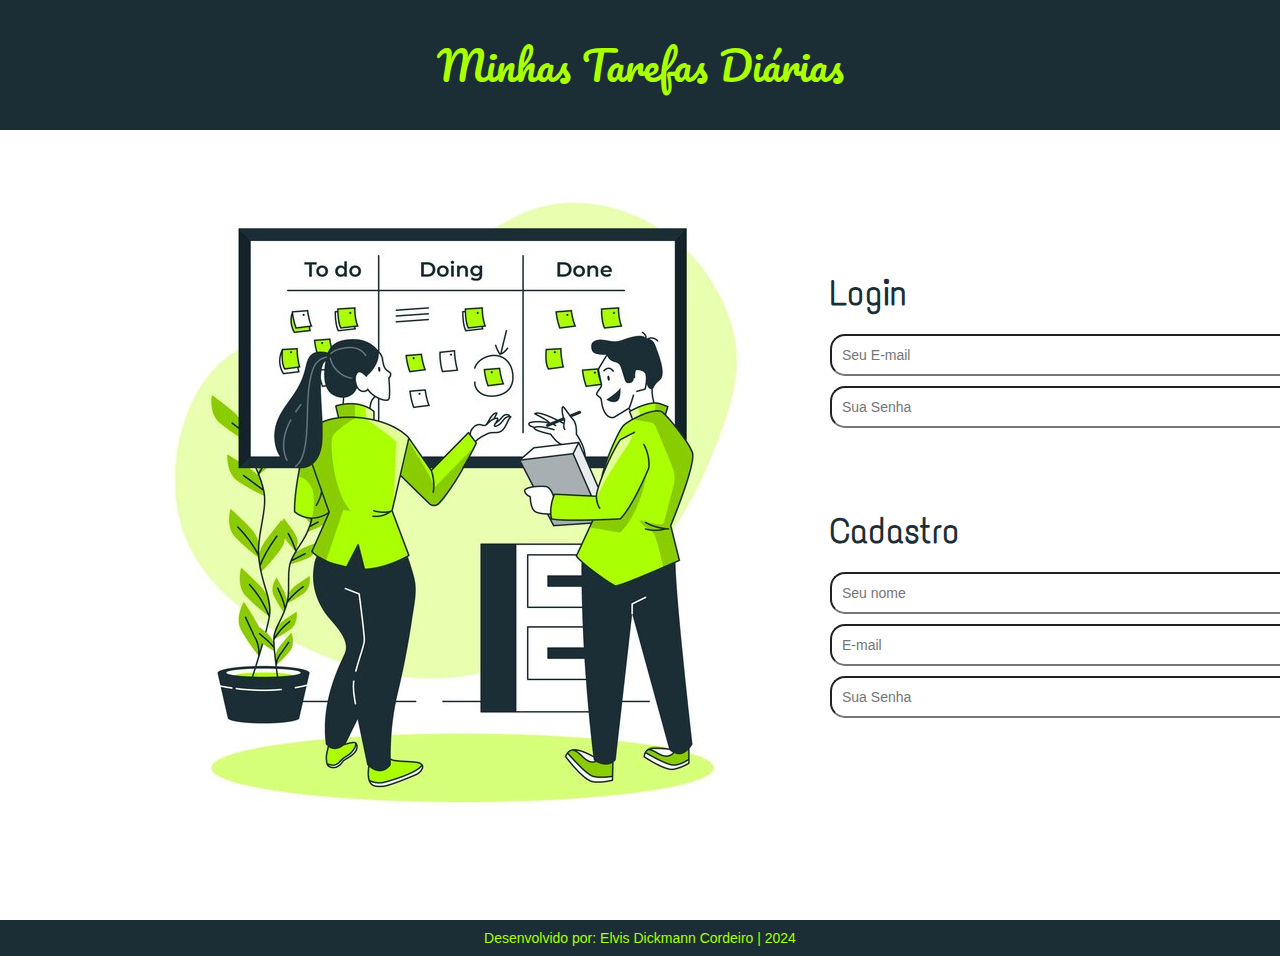
==== GerenciadorDeTarefas/index.html @ 61ebe53f "Enviando Arquivos" ====
<!DOCTYPE html>
<html lang="en">

<head>
    <meta charset="UTF-8">
    <meta name="viewport" content="width=device-width, initial-scale=1.0">
    <title>Minhas Tarefas Diárias</title>

    <!-- CSS LIGAÇÃO -->
    <link rel="stylesheet" href="CSS/global.css">
    <link rel="stylesheet" href="CSS/mobile.css" media="screen and (max-width:550px)">
    <link rel="stylesheet" href="CSS/tablet.css" media="screen and (min-width:551px) and (max-width:1199px)">
    <link rel="stylesheet" href="CSS/desktop.css" media="screen and  (min-width:1200px)">

    <!-- FONT -->
    <link rel="preconnect" href="https://fonts.googleapis.com">
    <link rel="preconnect" href="https://fonts.gstatic.com" crossorigin>
    <link href="https://fonts.googleapis.com/css2?family=Pacifico&display=swap" rel="stylesheet">
    <link rel="preconnect" href="https://fonts.googleapis.com">
    <link rel="preconnect" href="https://fonts.gstatic.com" crossorigin>
    <link href="https://fonts.googleapis.com/css2?family=Pacifico&family=Text+Me+One&display=swap" rel="stylesheet">

</head>

<body>
    <!-- TOPO -->
    <header>Minhas Tarefas Diárias</header>

    <!-- PRINCIPAL -->
    <main>
        <section class="pagInicial">
            <img src="imagens/logo.pag1.jpg" alt="Imagem da Página">

            <div class="englobarForm">
                <form class="login">
                    <h1>Login</h1>
                    <input type="text" placeholder="Seu E-mail">
                    <input type="password" placeholder="Sua Senha">
                </form>
                <form class="cadastro">
                    <h1>Cadastro</h1>
                    <input type="text" placeholder="Seu nome">
                    <input type="text" placeholder="E-mail">
                    <input type="password" placeholder="Sua Senha">
                </form>
            </div>

        </section>
    </main>

    <!-- RODAPÉ -->
    <footer>
        <p>Desenvolvido por: Elvis Dickmann Cordeiro | 2024</p>
    </footer>



</body>

</html>
---- GerenciadorDeTarefas/CSS/global.css ----
/* RESET DE TAGS HTML */
*{
    font: 14px sans-serif;
    margin: 0;
    padding: 0;
}
---- GerenciadorDeTarefas/CSS/desktop.css ----
/* TOPO */
header{
    background: #1B2E35;
    color: #AAFF01;
    padding: 30px;
    text-align: center;
    font-family: "Pacifico", cursive;
    font-size: 40px;
}    

.pagInicial {
    width: 1100px;
    margin: 0 auto;
    display: flex;
    align-items: center;
    justify-content: space-between;


/* LOGIN */
}
 .login {
    display: flex;
    flex-direction: column;
}

.login h1 {
    font-size: 35px;
    font-family: "Text Me One", sans-serif;
    color: #1B2E35;
    font-weight:bold;
    margin-bottom: 20px;
}

.login input {
    margin-bottom: 10px;
    height: 38px;
    width: 500px;
    border-radius: 15px ;
    padding-left: 10px;
}

/* CADASTRO */
.cadastro{
    display: flex;
    flex-direction: column;

}
.cadastro h1 {
    font-size: 35px;
    font-family: "Text Me One", sans-serif;
    color: #1B2E35;
    font-weight:bold;
    margin-bottom: 20px;
}
.cadastro input {
    margin-bottom: 10px;
    height: 38px;
    width: 500px;
    border-radius: 15px ;
    padding-left: 10px;
}

.englobarForm {
    display: flex;
    flex-direction: column;
    justify-content: space-evenly;
    height: 600px;
}

/* RODAPÉ */
footer{
    background: #1B2E35;
    color: #AAFF01;
    margin-top: 50px;
    padding: 10px;
    text-align: center;
}
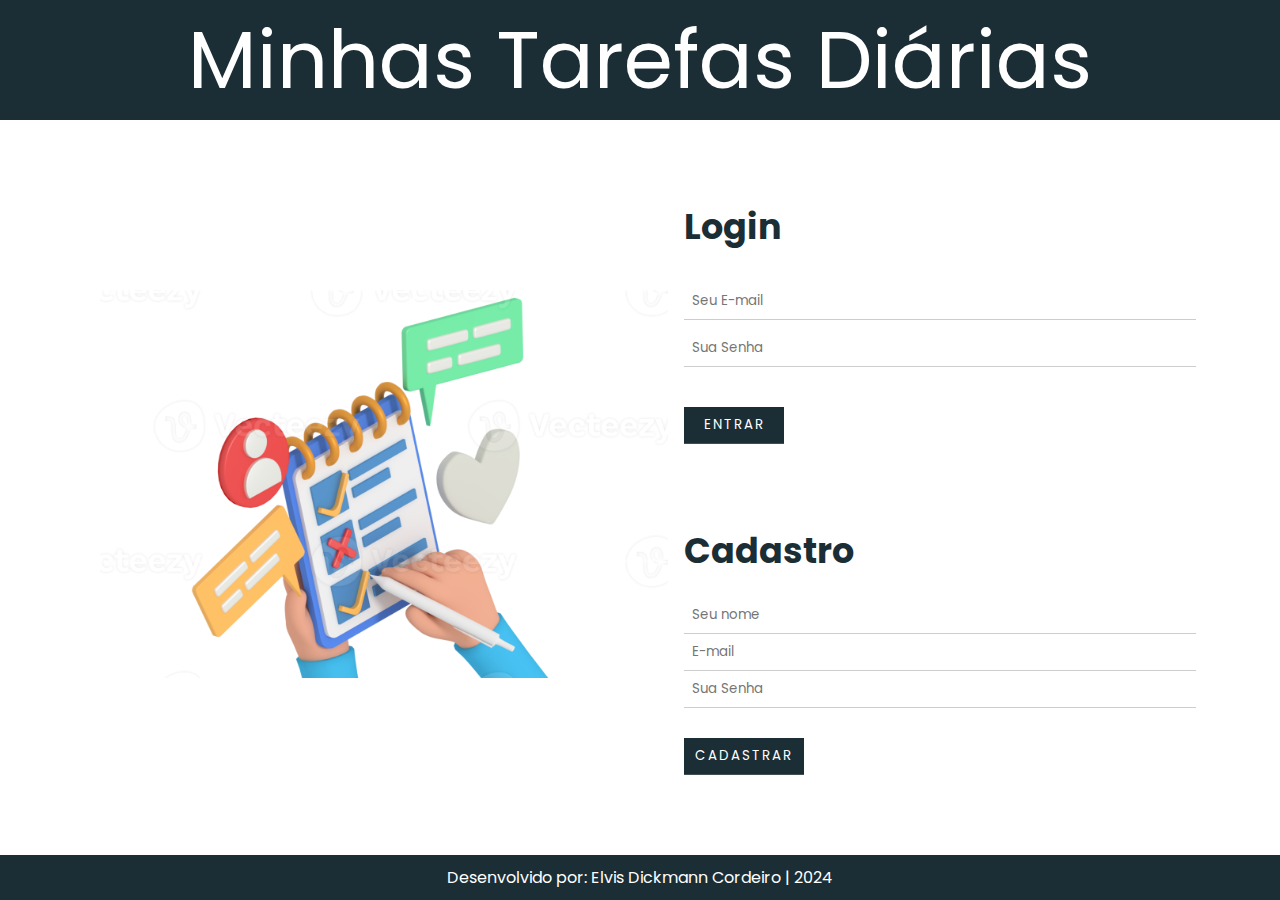
==== commit 74b75ae6: "Enviando Arquivos" ====
--- a/GerenciadorDeTarefas/index.html
+++ b/GerenciadorDeTarefas/index.html
@@ -1,5 +1,5 @@
 <!DOCTYPE html>
-<html lang="en">
+<html lang="pt-br">
 
 <head>
     <meta charset="UTF-8">
@@ -15,36 +15,39 @@
     <!-- FONT -->
     <link rel="preconnect" href="https://fonts.googleapis.com">
     <link rel="preconnect" href="https://fonts.gstatic.com" crossorigin>
-    <link href="https://fonts.googleapis.com/css2?family=Pacifico&display=swap" rel="stylesheet">
-    <link rel="preconnect" href="https://fonts.googleapis.com">
-    <link rel="preconnect" href="https://fonts.gstatic.com" crossorigin>
-    <link href="https://fonts.googleapis.com/css2?family=Pacifico&family=Text+Me+One&display=swap" rel="stylesheet">
+    <link
+        href="https: //fonts.googleapis.com/css2?family=Poppins:ital,wght@0,100;0,200;0,300;0,400;0,500;0,600;0,700;0,800;0,900;1,100;1,200;1,300;1,400;1,500;1,600;1,700; 1.800;1.900&display=swap"
+        rel="folha de estilo">
 
 </head>
 
 <body>
     <!-- TOPO -->
-    <header>Minhas Tarefas Diárias</header>
+    <header>
+        <h1>Minhas Tarefas Diárias</h1>
+    </header>
 
     <!-- PRINCIPAL -->
     <main>
-        <section class="pagInicial">
-            <img src="imagens/logo.pag1.jpg" alt="Imagem da Página">
-
-            <div class="englobarForm">
-                <form class="login">
-                    <h1>Login</h1>
-                    <input type="text" placeholder="Seu E-mail">
-                    <input type="password" placeholder="Sua Senha">
-                </form>
-                <form class="cadastro">
-                    <h1>Cadastro</h1>
-                    <input type="text" placeholder="Seu nome">
-                    <input type="text" placeholder="E-mail">
-                    <input type="password" placeholder="Sua Senha">
-                </form>
+        <section class="countainer-imagem">
+            <div class="div-imagem">
+                <img src="imagens/3d-illustration-of-business-tasklist-png.webp" alt="Imagem da Página">
             </div>
-
+        </section>
+        <section class="container-forms">
+            <form class="login">
+                <h1>Login</h1>
+                <input type="text" placeholder="Seu E-mail">
+                <input type="password" placeholder="Sua Senha">
+                <input type="button" value="Entrar">
+            </form>
+            <form class="cadastro">
+                <h1>Cadastro</h1>
+                <input type="text" placeholder="Seu nome">
+                <input type="text" placeholder="E-mail">
+                <input type="password" placeholder="Sua Senha">
+                <input type="button" value="Cadastrar">
+            </form>
         </section>
     </main>
 
--- a/GerenciadorDeTarefas/CSS/global.css
+++ b/GerenciadorDeTarefas/CSS/global.css
@@ -1,6 +1,13 @@
+
+@import url('https://fonts.googleapis.com/css2?family=Poppins:ital,wght@0,100;0,200;0,300;0,400;0,500;0,600;0,700;0,800;0,900;1,100;1,200;1,300;1,400;1,500;1,600;1,700;1,800;1,900&display=swap');
+
+
+
+
 /* RESET DE TAGS HTML */
 *{
-    font: 14px sans-serif;
+    font-family: "Poppins";
     margin: 0;
     padding: 0;
+    box-sizing: border-box;
 }
--- a/GerenciadorDeTarefas/CSS/mobile.css
+++ b/GerenciadorDeTarefas/CSS/mobile.css
@@ -0,0 +1,132 @@
+/* BODY */
+body {
+    display: flex;
+    flex-direction: column;
+    justify-content: space-between;
+    height: 100vh;
+}
+
+/* TOPO */
+header {
+    background: #1B2E35;
+    color: white;
+    /* padding: 30px; */
+    text-align: center;
+    font-size: 40px;
+}
+
+header h1 {
+    font-family: "Poppins";
+    font-weight: normal;
+    font-size: 20px;
+}
+
+/* MAIN */
+main {
+    display: flex;
+    align-items: center;
+    justify-content: center;
+}
+
+.container-forms {
+
+    width: 100%;
+    height: 100%;
+    padding: 0.5rem;
+    
+}
+
+.container-imagem {
+
+    display: none;
+
+}
+
+.div-imagem {
+    display: none;
+}
+
+.div-imagem img {
+    width: 100%;
+}
+
+/* LOGIN */
+.login {
+    display: flex;
+    flex-direction: column;
+    width: 100%;
+    gap: 10px;
+}
+
+.login h1 {
+    font-size: 20px;
+    font-family: "Poppins", sans-serif;
+    color: #1B2E35;
+    font-weight: bold;
+    margin-bottom: 20px;
+}
+
+.login input {
+    padding: 0.5rem;
+    border: none;
+    border-bottom: 1px solid rgba(128, 128, 128, 0.394);
+
+
+}
+
+.login input[type=button] {
+    background-color: #1B2E35;
+    color: white;
+    padding: 0.5rem;
+    width: 100px;
+    text-transform: uppercase;
+    letter-spacing: 2px;
+    text-align: center;
+    margin-top: 30px;
+}
+
+/* CADASTRO */
+.cadastro {
+    display: flex;
+    flex-direction: column;
+    width: 100%;
+    margin-top: 80px;
+
+}
+
+.cadastro h1 {
+    font-size: 20px;
+    font-family: "Poppins", sans-serif;
+    color: #1B2E35;
+    font-weight: bold;
+    margin-bottom: 20px;
+}
+
+.cadastro input {
+    padding: 0.5rem;
+    border: none;
+    border-bottom: 1px solid rgba(128, 128, 128, 0.394);
+
+}
+
+.cadastro input[type=button] {
+    background-color: #1B2E35;
+    color: white;
+    padding: 0.5rem;
+    width: 120px;
+    text-transform: uppercase;
+    letter-spacing: 2px;
+    text-align: center;
+    margin-top: 30px;
+}
+
+
+
+/* RODAPÉ */
+footer {
+    background: #1B2E35;
+    color: white;
+    padding: 10px;
+    text-align: center;
+    font-size: 10px;
+}--- a/GerenciadorDeTarefas/CSS/tablet.css
+++ b/GerenciadorDeTarefas/CSS/tablet.css
@@ -0,0 +1,130 @@
+/* BODY */
+body {
+    display: flex;
+    flex-direction: column;
+    justify-content: space-between;
+    height: 100vh;
+}
+
+/* TOPO */
+header {
+    background: #1B2E35;
+    color: white;
+    text-align: center;
+    font-size: 40px;
+}
+
+header h1 {
+    font-family: "Poppins";
+    font-weight: normal;
+    font-size: 30px;
+}
+
+/* MAIN */
+main {
+    display: flex;
+    align-items: center;
+    justify-content: center;
+}
+
+.container-forms {
+
+    width: 40%;
+    height: 100%;
+    padding: 1rem;
+}
+
+.container-imagem {
+    width: 60%;
+
+}
+
+.div-imagem {
+    padding: 1rem;
+    width: 400px;
+    max-width: 100%;
+}
+
+.div-imagem img {
+    width: 100%;
+}
+
+/* LOGIN */
+.login {
+    display: flex;
+    flex-direction: column;
+    width: 100%;
+    gap: 10px;
+}
+
+.login h1 {
+    font-size: 35px;
+    font-family: "Poppins", sans-serif;
+    color: #1B2E35;
+    font-weight: bold;
+    margin-bottom: 20px;
+}
+
+.login input {
+    padding: 0.5rem;
+    border: none;
+    border-bottom: 1px solid rgba(128, 128, 128, 0.394);
+
+
+}
+
+.login input[type=button] {
+    background-color: #1B2E35;
+    color: white;
+    padding: 0.5rem;
+    width: 100px;
+    text-transform: uppercase;
+    letter-spacing: 2px;
+    text-align: center;
+    margin-top: 30px;
+}
+
+/* CADASTRO */
+.cadastro {
+    display: flex;
+    flex-direction: column;
+    width: 100%;
+    margin-top: 80px;
+
+}
+
+.cadastro h1 {
+    font-size: 35px;
+    font-family: "Poppins", sans-serif;
+    color: #1B2E35;
+    font-weight: bold;
+    margin-bottom: 20px;
+}
+
+.cadastro input {
+    padding: 0.5rem;
+    border: none;
+    border-bottom: 1px solid rgba(128, 128, 128, 0.394);
+
+}
+
+.cadastro input[type=button] {
+    background-color: #1B2E35;
+    color: white;
+    padding: 0.5rem;
+    width: 120px;
+    text-transform: uppercase;
+    letter-spacing: 2px;
+    text-align: center;
+    margin-top: 30px;
+}
+
+
+
+/* RODAPÉ */
+footer {
+    background: #1B2E35;
+    color: white;
+    padding: 10px;
+    text-align: center;
+}--- a/GerenciadorDeTarefas/CSS/desktop.css
+++ b/GerenciadorDeTarefas/CSS/desktop.css
@@ -1,78 +1,129 @@
+/* BODY */
+body {
+    display: flex;
+    flex-direction: column;
+    justify-content: space-between;
+    height: 100vh;
+}
+
 /* TOPO */
-header{
+header {
     background: #1B2E35;
-    color: #AAFF01;
-    padding: 30px;
+    color: white;
+    /* padding: 30px; */
     text-align: center;
-    font-family: "Pacifico", cursive;
     font-size: 40px;
-}    
+}
 
-.pagInicial {
-    width: 1100px;
-    margin: 0 auto;
+header h1 {
+    font-family: "Poppins";
+    font-weight: normal;
+}
+
+/* MAIN */
+main {
     display: flex;
     align-items: center;
-    justify-content: space-between;
+    justify-content: center;
+}
 
+.container-forms {
+
+    width: 40%;
+    height: 100%;
+}
+
+.container-imagem {
+    width: 60%;
+
+}
+
+.div-imagem {
+    padding: 1rem;
+    width: 600px;
+    max-width: 100%;
+}
+
+.div-imagem img {
+    width: 100%;
+}
 
 /* LOGIN */
-}
- .login {
+.login {
     display: flex;
     flex-direction: column;
+    width: 100%;
+    gap: 10px;
 }
 
 .login h1 {
     font-size: 35px;
-    font-family: "Text Me One", sans-serif;
+    font-family: "Poppins", sans-serif;
     color: #1B2E35;
-    font-weight:bold;
+    font-weight: bold;
     margin-bottom: 20px;
 }
 
 .login input {
-    margin-bottom: 10px;
-    height: 38px;
-    width: 500px;
-    border-radius: 15px ;
-    padding-left: 10px;
+    padding: 0.5rem;
+    border: none;
+    border-bottom: 1px solid rgba(128, 128, 128, 0.394);
+
+
+}
+
+.login input[type=button] {
+    background-color: #1B2E35;
+    color: white;
+    padding: 0.5rem;
+    width: 100px;
+    text-transform: uppercase;
+    letter-spacing: 2px;
+    text-align: center;
+    margin-top: 30px;
 }
 
 /* CADASTRO */
-.cadastro{
+.cadastro {
     display: flex;
     flex-direction: column;
+    width: 100%;
+    margin-top: 80px;
 
 }
+
 .cadastro h1 {
     font-size: 35px;
-    font-family: "Text Me One", sans-serif;
+    font-family: "Poppins", sans-serif;
     color: #1B2E35;
-    font-weight:bold;
+    font-weight: bold;
     margin-bottom: 20px;
 }
+
 .cadastro input {
-    margin-bottom: 10px;
-    height: 38px;
-    width: 500px;
-    border-radius: 15px ;
-    padding-left: 10px;
+    padding: 0.5rem;
+    border: none;
+    border-bottom: 1px solid rgba(128, 128, 128, 0.394);
+
 }
 
-.englobarForm {
-    display: flex;
-    flex-direction: column;
-    justify-content: space-evenly;
-    height: 600px;
+.cadastro input[type=button] {
+    background-color: #1B2E35;
+    color: white;
+    padding: 0.5rem;
+    width: 120px;
+    text-transform: uppercase;
+    letter-spacing: 2px;
+    text-align: center;
+    margin-top: 30px;
 }
 
+
+
 /* RODAPÉ */
-footer{
+footer {
     background: #1B2E35;
-    color: #AAFF01;
-    margin-top: 50px;
+    color: white;
     padding: 10px;
     text-align: center;
-}
-
+}